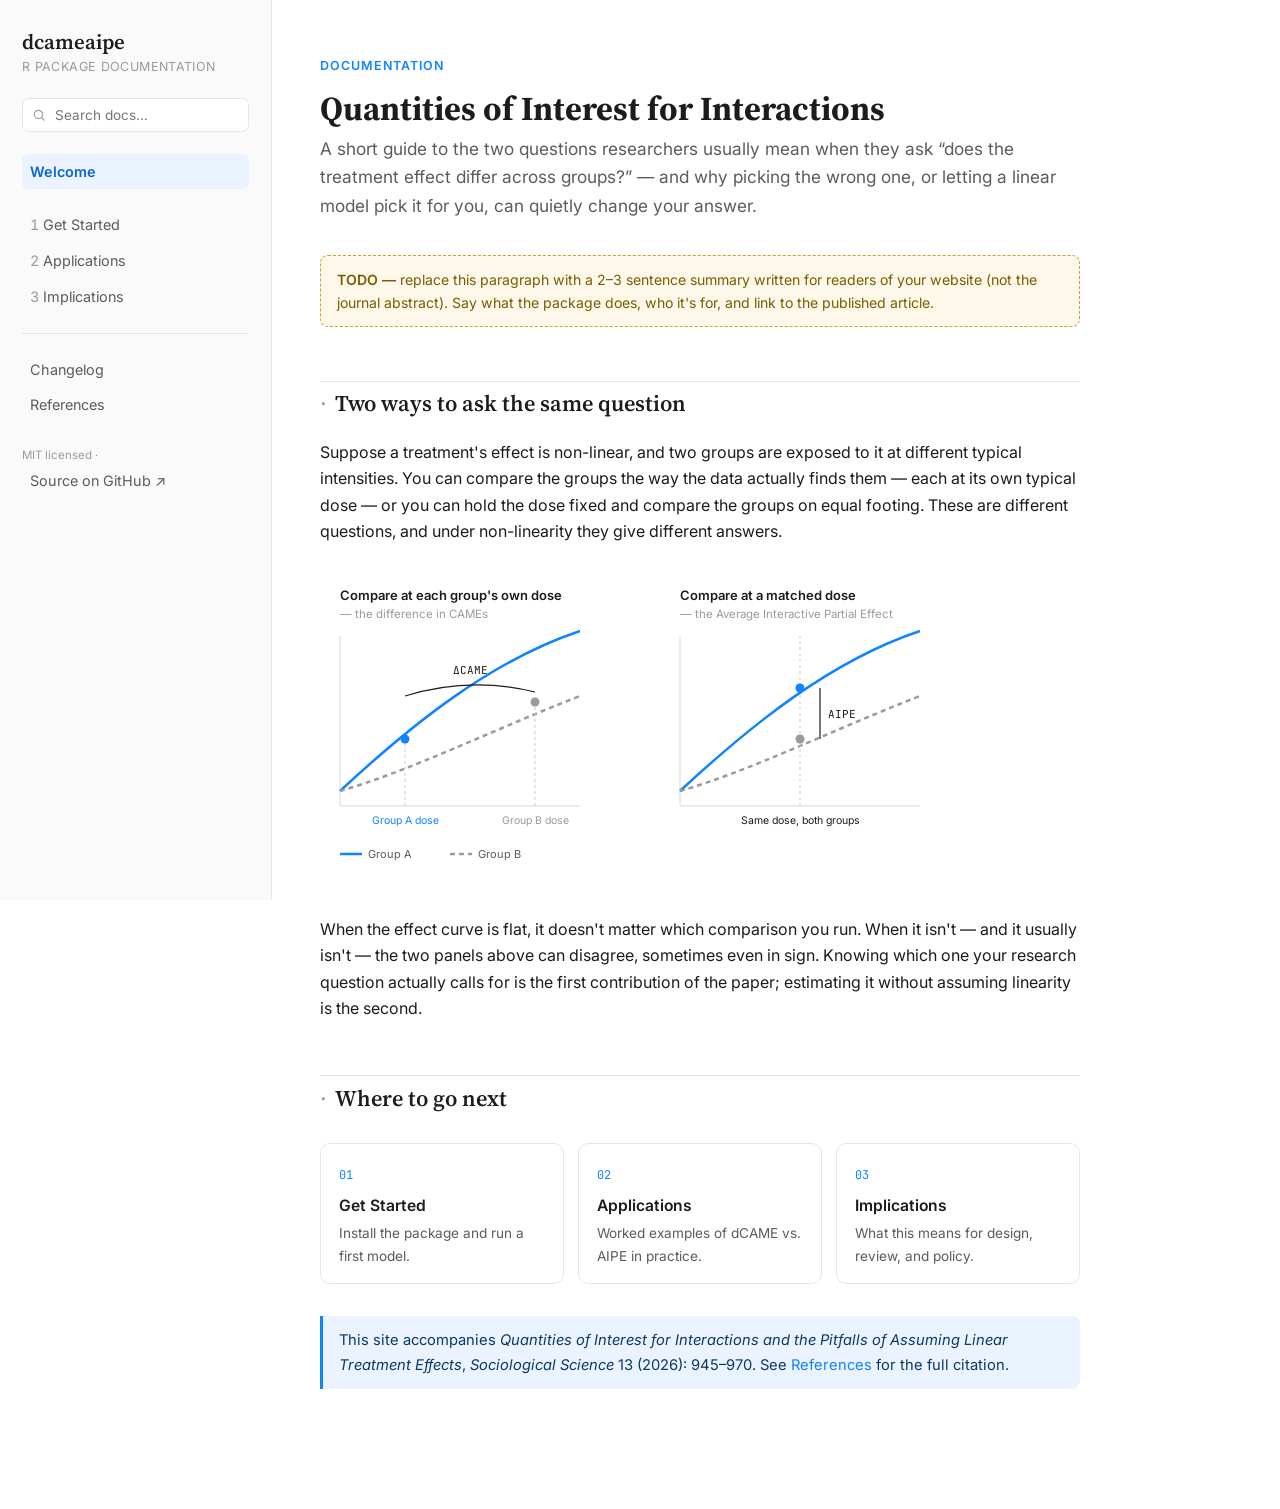
==== docs/index.html @ 26658ef6 "Add files via upload" ====
<!DOCTYPE html>
<html lang="en">
<head>
<meta charset="UTF-8">
<meta name="viewport" content="width=device-width, initial-scale=1.0">
<title>dcameaipe — Documentation</title>
<link rel="stylesheet" href="css/style.css">
</head>
<body>

<button class="nav-toggle" aria-label="Toggle navigation">
  <svg viewBox="0 0 24 24" fill="none" stroke-width="2" stroke-linecap="round"><line x1="3" y1="6" x2="21" y2="6"/><line x1="3" y1="12" x2="21" y2="12"/><line x1="3" y1="18" x2="21" y2="18"/></svg>
</button>
<div class="sidebar-scrim"></div>

<div class="shell">

  <!-- ============ SIDEBAR (identical on every page) ============ -->
  <nav class="sidebar">
    <p class="sidebar-title">dcameaipe</p>
    <p class="sidebar-subtitle">R Package Documentation</p>

    <div class="sidebar-search">
      <svg viewBox="0 0 24 24" fill="none" stroke-width="2" stroke-linecap="round"><circle cx="11" cy="11" r="7"/><line x1="21" y1="21" x2="16.65" y2="16.65"/></svg>
      <input type="text" placeholder="Search docs…" aria-label="Search documentation">
    </div>

    <div class="nav-group">
      <ul class="nav-plain">
        <li><a href="index.html">Welcome</a></li>
      </ul>
    </div>

    <div class="nav-group">
      <ol class="nav-numbered">
        <li><a href="get-started.html">Get Started</a></li>
        <li><a href="applications.html">Applications</a></li>
        <li><a href="implications.html">Implications</a></li>
      </ol>
    </div>

    <hr class="sidebar-divider">

    <div class="nav-group">
      <ul class="nav-plain">
        <li><a href="changelog.html">Changelog</a></li>
        <li><a href="references.html">References</a></li>
      </ul>
    </div>

    <p class="sidebar-note">MIT licensed · <a href="https://github.com/SerranoSerrat/dcameaipe">Source on GitHub ↗</a></p>
  </nav>

  <!-- ============ MAIN CONTENT ============ -->
  <main class="main">
    <div class="content">

      <p class="eyebrow">Documentation</p>
      <h1>Quantities of Interest for Interactions</h1>
      <p class="lede">
        A short guide to the two questions researchers usually mean when they ask
        “does the treatment effect differ across groups?” — and why picking the
        wrong one, or letting a linear model pick it for you, can quietly
        change your answer.
      </p>

      <div class="todo">
        <strong>TODO —</strong> replace this paragraph with a 2–3 sentence summary
        written for readers of your website (not the journal abstract). Say what the
        package does, who it's for, and link to the published article.
      </div>

      <h2><span class="section-num">·</span>Two ways to ask the same question</h2>
      <p>
        Suppose a treatment's effect is non-linear, and two groups are exposed to it
        at different typical intensities. You can compare the groups the way the
        data actually finds them — each at its own typical dose — or you can hold
        the dose fixed and compare the groups on equal footing. These are different
        questions, and under non-linearity they give different answers.
      </p>

      <div style="margin: 2em 0;">
        <svg viewBox="0 0 620 300" role="img" aria-labelledby="diagramTitle" style="width:100%; height:auto; max-width:620px;">
          <title id="diagramTitle">Two comparisons of a non-linear treatment effect across two groups</title>

          <!-- Panel 1: dCAME — compare at each group's own typical intensity -->
          <text x="20" y="24" font-family="Inter, sans-serif" font-size="13" font-weight="600" fill="#1c1c1e">Compare at each group's own dose</text>
          <text x="20" y="42" font-family="Inter, sans-serif" font-size="11.5" fill="#9a9a9f">— the difference in CAMEs</text>

          <line x1="20" y1="230" x2="260" y2="230" stroke="#e6e6e9" stroke-width="1.5"/>
          <line x1="20" y1="60" x2="20" y2="230" stroke="#e6e6e9" stroke-width="1.5"/>

          <path d="M20,215 C90,150 170,85 260,55" fill="none" stroke="#1184fe" stroke-width="2.5"/>
          <path d="M20,215 C90,195 170,155 260,120" fill="none" stroke="#9a9a9f" stroke-width="2.5" stroke-dasharray="5,4"/>

          <line x1="85" y1="230" x2="85" y2="163" stroke="#c9c9cf" stroke-width="1" stroke-dasharray="3,3"/>
          <circle cx="85" cy="163" r="4.5" fill="#1184fe"/>
          <line x1="215" y1="230" x2="215" y2="126" stroke="#c9c9cf" stroke-width="1" stroke-dasharray="3,3"/>
          <circle cx="215" cy="126" r="4.5" fill="#9a9a9f"/>

          <path d="M85,120 Q150,100 215,116" fill="none" stroke="#1c1c1e" stroke-width="1.2"/>
          <text x="150" y="98" text-anchor="middle" font-family="JetBrains Mono, monospace" font-size="11" fill="#1c1c1e">ΔCAME</text>

          <text x="85" y="248" text-anchor="middle" font-family="Inter, sans-serif" font-size="10.5" fill="#1184fe">Group A dose</text>
          <text x="215" y="248" text-anchor="middle" font-family="Inter, sans-serif" font-size="10.5" fill="#9a9a9f">Group B dose</text>

          <!-- Panel 2: AIPE — compare at a matched intensity -->
          <text x="360" y="24" font-family="Inter, sans-serif" font-size="13" font-weight="600" fill="#1c1c1e">Compare at a matched dose</text>
          <text x="360" y="42" font-family="Inter, sans-serif" font-size="11.5" fill="#9a9a9f">— the Average Interactive Partial Effect</text>

          <line x1="360" y1="230" x2="600" y2="230" stroke="#e6e6e9" stroke-width="1.5"/>
          <line x1="360" y1="60" x2="360" y2="230" stroke="#e6e6e9" stroke-width="1.5"/>

          <path d="M360,215 C430,150 510,85 600,55" fill="none" stroke="#1184fe" stroke-width="2.5"/>
          <path d="M360,215 C430,195 510,155 600,120" fill="none" stroke="#9a9a9f" stroke-width="2.5" stroke-dasharray="5,4"/>

          <line x1="480" y1="230" x2="480" y2="60" stroke="#c9c9cf" stroke-width="1" stroke-dasharray="3,3"/>
          <circle cx="480" cy="112" r="4.5" fill="#1184fe"/>
          <circle cx="480" cy="163" r="4.5" fill="#9a9a9f"/>

          <line x1="500" y1="112" x2="500" y2="163" stroke="#1c1c1e" stroke-width="1.2"/>
          <text x="508" y="142" font-family="JetBrains Mono, monospace" font-size="11" fill="#1c1c1e">AIPE</text>

          <text x="480" y="248" text-anchor="middle" font-family="Inter, sans-serif" font-size="10.5" fill="#1c1c1e">Same dose, both groups</text>

          <!-- shared legend -->
          <line x1="20" y1="278" x2="42" y2="278" stroke="#1184fe" stroke-width="2.5"/>
          <text x="48" y="282" font-family="Inter, sans-serif" font-size="11" fill="#5b5b60">Group A</text>
          <line x1="130" y1="278" x2="152" y2="278" stroke="#9a9a9f" stroke-width="2.5" stroke-dasharray="5,4"/>
          <text x="158" y="282" font-family="Inter, sans-serif" font-size="11" fill="#5b5b60">Group B</text>
        </svg>
      </div>

      <p>
        When the effect curve is flat, it doesn't matter which comparison you run.
        When it isn't — and it usually isn't — the two panels above can disagree,
        sometimes even in sign. Knowing which one your research question actually
        calls for is the first contribution of the paper; estimating it without
        assuming linearity is the second.
      </p>

      <h2><span class="section-num">·</span>Where to go next</h2>
      <div class="card-grid">
        <a class="card" href="get-started.html">
          <span class="card-num">01</span>
          <h3>Get Started</h3>
          <p>Install the package and run a first model.</p>
        </a>
        <a class="card" href="applications.html">
          <span class="card-num">02</span>
          <h3>Applications</h3>
          <p>Worked examples of dCAME vs. AIPE in practice.</p>
        </a>
        <a class="card" href="implications.html">
          <span class="card-num">03</span>
          <h3>Implications</h3>
          <p>What this means for design, review, and policy.</p>
        </a>
      </div>

      <div class="callout">
        This site accompanies <em>Quantities of Interest for Interactions and the
        Pitfalls of Assuming Linear Treatment Effects</em>, <em>Sociological Science</em>
        13 (2026): 945–970. See <a href="references.html">References</a> for the full citation.
      </div>

    </div>
  </main>
</div>

<script src="js/main.js"></script>
</body>
</html>
---- docs/css/style.css ----
/* ==========================================================================
   Interaction QI — docs site stylesheet
   Palette: white body / near-white sidebar / brand blue accent (#1184fe,
   matching the link color already used on the author's research page)
   ========================================================================== */

@import url('https://fonts.googleapis.com/css2?family=Source+Serif+4:opsz,wght@8..60,400;8..60,600;8..60,700&family=Inter:wght@400;500;600;700&family=JetBrains+Mono:wght@400;500&display=swap');

:root {
  --bg: #ffffff;
  --sidebar-bg: #fafafa;
  --border: #e6e6e9;
  --text: #1c1c1e;
  --text-secondary: #5b5b60;
  --text-faint: #9a9a9f;
  --accent: #1184fe;
  --accent-dark: #0a67cc;
  --accent-wash: #eaf3ff;
  --code-bg: #f5f5f7;
  --code-border: #e8e8eb;
  --font-body: 'Inter', -apple-system, BlinkMacSystemFont, 'Segoe UI', sans-serif;
  --font-display: 'Source Serif 4', Georgia, 'Times New Roman', serif;
  --font-mono: 'JetBrains Mono', ui-monospace, SFMono-Regular, Menlo, monospace;
  --sidebar-w: 272px;
  --content-max: 760px;
}

* { box-sizing: border-box; }

html { scroll-behavior: smooth; }
@media (prefers-reduced-motion: reduce) {
  html { scroll-behavior: auto; }
  * { animation-duration: 0.01ms !important; transition-duration: 0.01ms !important; }
}

body {
  margin: 0;
  font-family: var(--font-body);
  color: var(--text);
  background: var(--bg);
  font-size: 16px;
  line-height: 1.65;
}

a { color: var(--accent); text-decoration: none; }
a:hover { text-decoration: underline; }

:focus-visible {
  outline: 2px solid var(--accent);
  outline-offset: 2px;
  border-radius: 3px;
}

/* ---------- Layout shell ---------- */

.shell {
  display: flex;
  min-height: 100vh;
}

/* ---------- Sidebar ---------- */

.sidebar {
  width: var(--sidebar-w);
  flex-shrink: 0;
  background: var(--sidebar-bg);
  border-right: 1px solid var(--border);
  padding: 28px 22px 40px;
  position: sticky;
  top: 0;
  height: 100vh;
  overflow-y: auto;
}

.sidebar-title {
  font-family: var(--font-display);
  font-size: 1.3rem;
  font-weight: 600;
  line-height: 1.3;
  margin: 0 0 2px;
}

.sidebar-subtitle {
  font-size: 0.78rem;
  color: var(--text-faint);
  letter-spacing: 0.03em;
  text-transform: uppercase;
  margin: 0 0 20px;
}

.sidebar-search {
  position: relative;
  margin-bottom: 22px;
}

.sidebar-search input {
  width: 100%;
  padding: 8px 12px 8px 32px;
  border: 1px solid var(--border);
  border-radius: 7px;
  font-family: var(--font-body);
  font-size: 0.85rem;
  background: var(--bg);
  color: var(--text);
}

.sidebar-search input:focus {
  outline: none;
  border-color: var(--accent);
  box-shadow: 0 0 0 3px var(--accent-wash);
}

.sidebar-search svg {
  position: absolute;
  left: 10px;
  top: 50%;
  transform: translateY(-50%);
  width: 14px;
  height: 14px;
  stroke: var(--text-faint);
  pointer-events: none;
}

.nav-group { margin-bottom: 18px; }

.nav-plain {
  list-style: none;
  margin: 0;
  padding: 0;
}

.nav-numbered {
  list-style: none;
  counter-reset: chapter;
  margin: 0;
  padding: 0;
}

.nav-numbered li { counter-increment: chapter; }

.nav-numbered li > a::before {
  content: counter(chapter) '  ';
  color: var(--text-faint);
  font-variant-numeric: tabular-nums;
}

.sidebar a {
  display: block;
  padding: 6px 8px;
  border-radius: 6px;
  color: var(--text-secondary);
  font-size: 0.9rem;
  text-decoration: none;
}

.sidebar a:hover {
  background: var(--accent-wash);
  color: var(--accent-dark);
}

.sidebar a.active {
  background: var(--accent-wash);
  color: var(--accent-dark);
  font-weight: 600;
}

.sidebar-divider {
  border: none;
  border-top: 1px solid var(--border);
  margin: 18px 0;
}

.sidebar-note {
  font-size: 0.72rem;
  color: var(--text-faint);
  margin-top: 24px;
  line-height: 1.5;
}

/* ---------- Mobile nav toggle ---------- */

.nav-toggle {
  display: none;
  position: fixed;
  top: 14px;
  left: 14px;
  z-index: 20;
  background: var(--bg);
  border: 1px solid var(--border);
  border-radius: 8px;
  width: 38px;
  height: 38px;
  align-items: center;
  justify-content: center;
  cursor: pointer;
}

.nav-toggle svg { width: 18px; height: 18px; stroke: var(--text); }

.sidebar-scrim {
  display: none;
}

/* ---------- Main content ---------- */

.main {
  flex: 1;
  min-width: 0;
  padding: 56px 48px 100px;
}

.content {
  max-width: var(--content-max);
}

.eyebrow {
  font-size: 0.78rem;
  font-weight: 600;
  letter-spacing: 0.08em;
  text-transform: uppercase;
  color: var(--accent);
  margin-bottom: 10px;
}

h1 {
  font-family: var(--font-display);
  font-size: 2.1rem;
  font-weight: 700;
  line-height: 1.25;
  margin: 0 0 6px;
}

h1 .chapter-num {
  color: var(--text-faint);
  font-weight: 400;
  margin-right: 10px;
}

h2 {
  font-family: var(--font-display);
  font-size: 1.4rem;
  font-weight: 600;
  margin: 2.4em 0 0.7em;
  padding-top: 0.2em;
  border-top: 1px solid var(--border);
}

h2 .section-num {
  color: var(--text-faint);
  font-weight: 400;
  margin-right: 8px;
}

h3 {
  font-family: var(--font-body);
  font-size: 1.05rem;
  font-weight: 600;
  margin: 1.8em 0 0.6em;
}

p { margin: 0 0 1.1em; color: var(--text); }

.lede {
  font-size: 1.08rem;
  color: var(--text-secondary);
  margin-bottom: 2em;
}

ul.content-list, ol.content-list {
  margin: 0 0 1.2em;
  padding-left: 1.3em;
}
ul.content-list li, ol.content-list li { margin-bottom: 0.5em; }

/* ---------- Code blocks ---------- */

.code-block {
  position: relative;
  background: var(--code-bg);
  border: 1px solid var(--code-border);
  border-radius: 8px;
  margin: 1.4em 0;
  overflow: hidden;
}

.code-block pre {
  margin: 0;
  padding: 16px 18px;
  overflow-x: auto;
  font-family: var(--font-mono);
  font-size: 0.85rem;
  line-height: 1.6;
}

.code-block code { color: var(--text); }
.code-block .tok-fn { color: var(--accent-dark); }
.code-block .tok-str { color: #0a7d3d; }
.code-block .tok-com { color: var(--text-faint); font-style: italic; }

.copy-btn {
  position: absolute;
  top: 8px;
  right: 8px;
  font-family: var(--font-body);
  font-size: 0.72rem;
  font-weight: 500;
  border: 1px solid var(--code-border);
  background: var(--bg);
  color: var(--text-secondary);
  border-radius: 6px;
  padding: 4px 9px;
  cursor: pointer;
}
.copy-btn:hover { border-color: var(--accent); color: var(--accent-dark); }

code.inline {
  font-family: var(--font-mono);
  font-size: 0.85em;
  background: var(--code-bg);
  border: 1px solid var(--code-border);
  border-radius: 4px;
  padding: 0.1em 0.35em;
}

/* ---------- TODO / placeholder callouts ---------- */

.todo {
  border: 1px dashed #c9a227;
  background: #fdf8e9;
  color: #7a5d00;
  border-radius: 8px;
  padding: 12px 16px;
  font-size: 0.88rem;
  margin: 1.4em 0;
}
.todo strong { font-weight: 600; }

.callout {
  border-left: 3px solid var(--accent);
  background: var(--accent-wash);
  border-radius: 0 8px 8px 0;
  padding: 12px 16px;
  font-size: 0.92rem;
  margin: 1.4em 0;
  color: #0a3a66;
}

/* ---------- Quick-link cards (home page) ---------- */

.card-grid {
  display: grid;
  grid-template-columns: repeat(auto-fit, minmax(200px, 1fr));
  gap: 14px;
  margin: 1.6em 0 2em;
}

.card {
  border: 1px solid var(--border);
  border-radius: 10px;
  padding: 16px 18px;
  display: block;
  color: var(--text);
}

.card:hover {
  border-color: var(--accent);
  text-decoration: none;
  background: var(--accent-wash);
}

.card .card-num {
  font-family: var(--font-mono);
  font-size: 0.75rem;
  color: var(--accent);
}

.card h3 { margin: 6px 0 4px; font-size: 0.98rem; }
.card p { margin: 0; font-size: 0.85rem; color: var(--text-secondary); }

/* ---------- Footer nav (prev/next) ---------- */

.page-nav {
  display: flex;
  justify-content: space-between;
  gap: 16px;
  margin-top: 3.5em;
  padding-top: 1.5em;
  border-top: 1px solid var(--border);
}

.page-nav a {
  font-size: 0.85rem;
  color: var(--text-secondary);
  max-width: 45%;
}
.page-nav a:hover { color: var(--accent-dark); }
.page-nav .dir { display: block; font-size: 0.7rem; color: var(--text-faint); text-transform: uppercase; letter-spacing: 0.05em; }
.page-nav .next { text-align: right; margin-left: auto; }

/* ---------- Reference list ---------- */

.ref-item {
  border: 1px solid var(--border);
  border-radius: 8px;
  padding: 14px 16px;
  margin-bottom: 12px;
}
.ref-item .ref-meta { font-size: 0.8rem; color: var(--text-faint); margin-top: 4px; }

/* ---------- Responsive ---------- */

@media (max-width: 880px) {
  .nav-toggle { display: flex; }

  .sidebar {
    position: fixed;
    left: 0;
    top: 0;
    z-index: 21;
    transform: translateX(-100%);
    transition: transform 0.25s ease;
    box-shadow: 0 0 0 rgba(0,0,0,0);
  }

  body.nav-open .sidebar {
    transform: translateX(0);
    box-shadow: 8px 0 24px rgba(0,0,0,0.12);
  }

  body.nav-open .sidebar-scrim {
    display: block;
    position: fixed;
    inset: 0;
    background: rgba(0,0,0,0.25);
    z-index: 19;
  }

  .main { padding: 76px 22px 80px; }
}
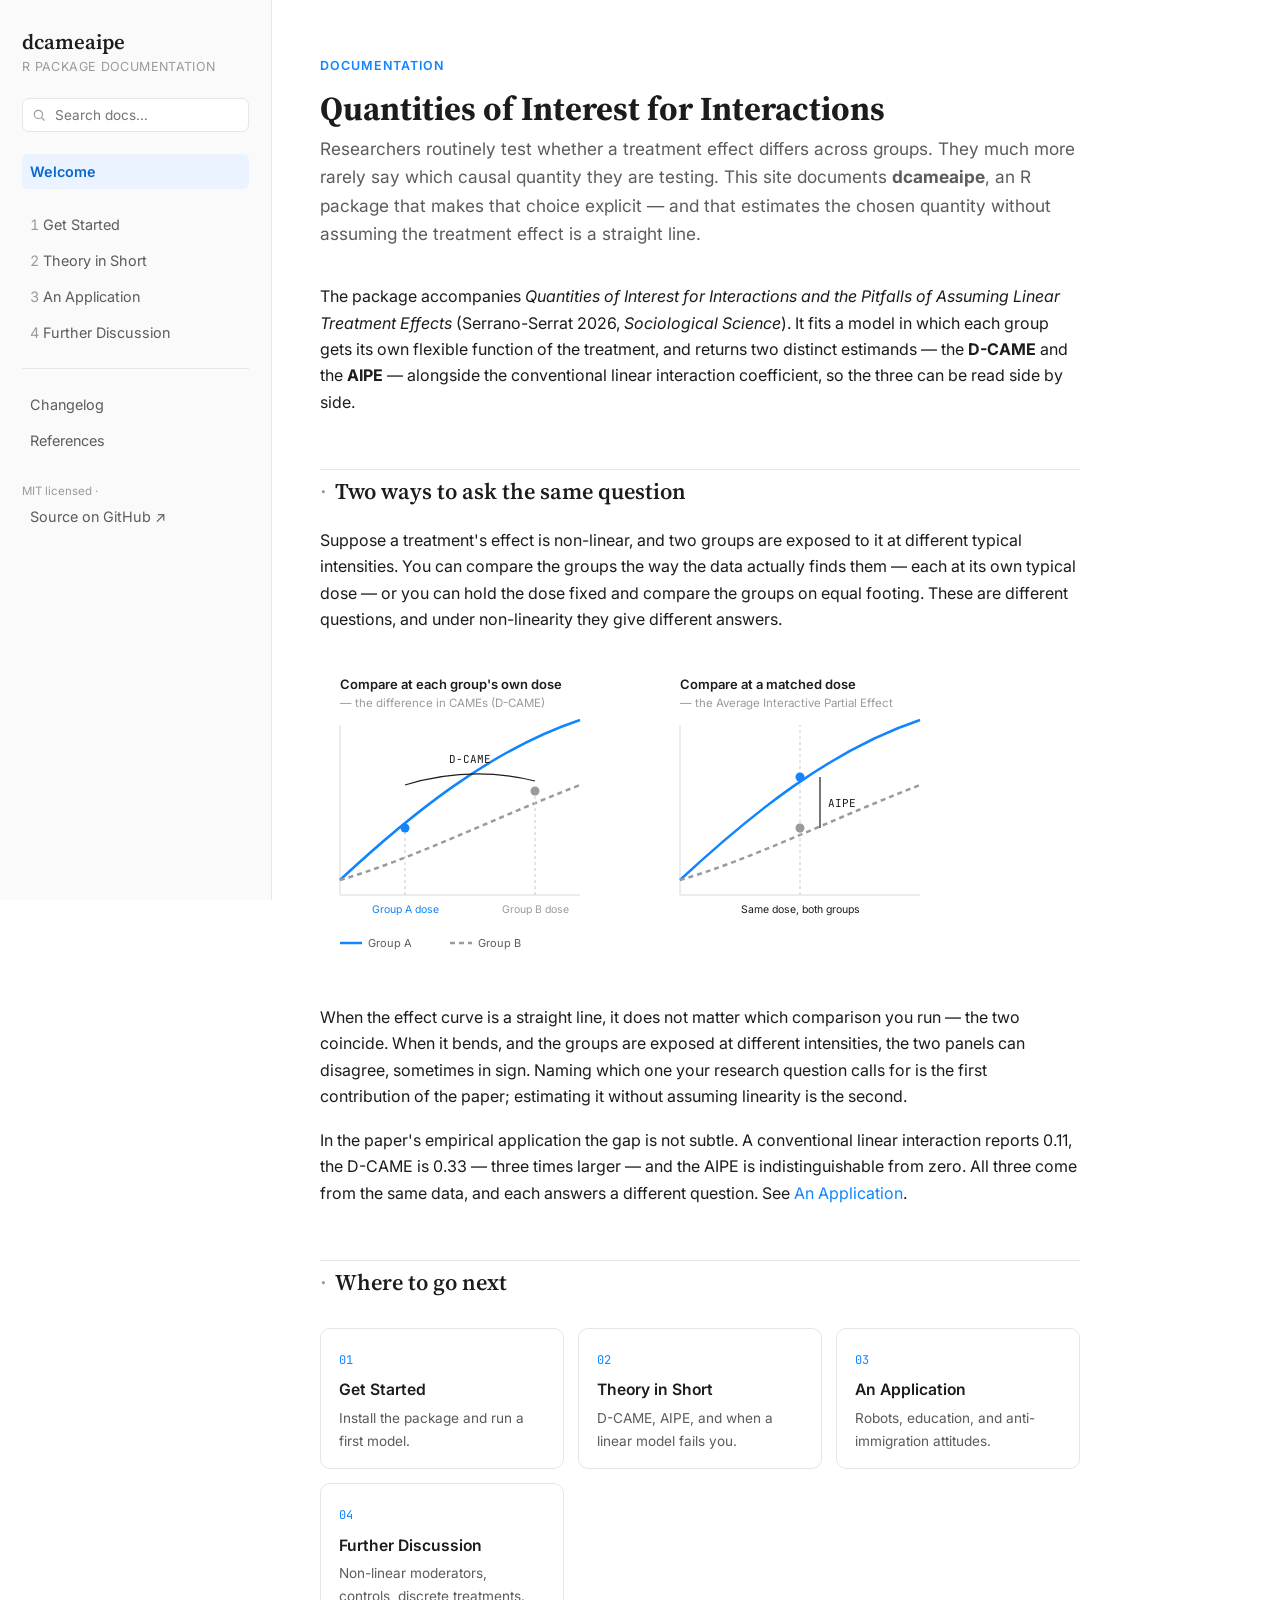
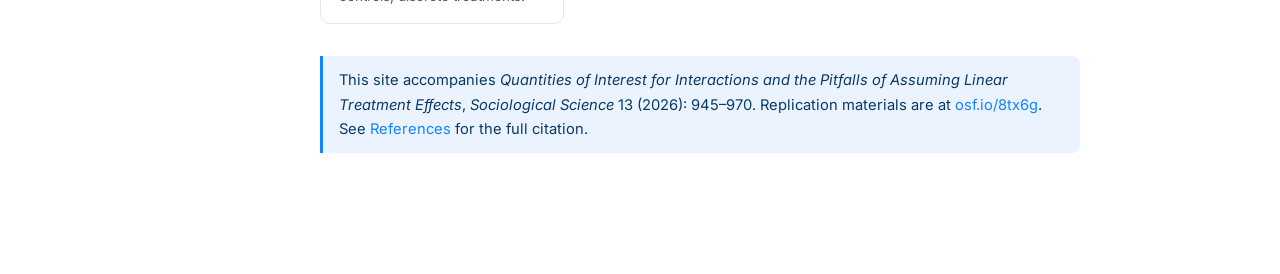
==== commit 4918a3ae: "Add files via upload" ====
--- a/docs/index.html
+++ b/docs/index.html
@@ -34,8 +34,9 @@
     <div class="nav-group">
       <ol class="nav-numbered">
         <li><a href="get-started.html">Get Started</a></li>
-        <li><a href="applications.html">Applications</a></li>
-        <li><a href="implications.html">Implications</a></li>
+        <li><a href="theory.html">Theory in Short</a></li>
+        <li><a href="application.html">An Application</a></li>
+        <li><a href="discussion.html">Further Discussion</a></li>
       </ol>
     </div>
 
@@ -58,34 +59,39 @@
       <p class="eyebrow">Documentation</p>
       <h1>Quantities of Interest for Interactions</h1>
       <p class="lede">
-        A short guide to the two questions researchers usually mean when they ask
-        “does the treatment effect differ across groups?” — and why picking the
-        wrong one, or letting a linear model pick it for you, can quietly
-        change your answer.
+        Researchers routinely test whether a treatment effect differs across groups.
+        They much more rarely say which causal quantity they are testing. This site
+        documents <strong>dcameaipe</strong>, an R package that makes that choice
+        explicit — and that estimates the chosen quantity without assuming the
+        treatment effect is a straight line.
       </p>
 
-      <div class="todo">
-        <strong>TODO —</strong> replace this paragraph with a 2–3 sentence summary
-        written for readers of your website (not the journal abstract). Say what the
-        package does, who it's for, and link to the published article.
-      </div>
+      <p>
+        The package accompanies <em>Quantities of Interest for Interactions and the
+        Pitfalls of Assuming Linear Treatment Effects</em> (Serrano-Serrat 2026,
+        <em>Sociological Science</em>). It fits a model in which each group gets its
+        own flexible function of the treatment, and returns two distinct estimands —
+        the <strong>D-CAME</strong> and the <strong>AIPE</strong> — alongside the
+        conventional linear interaction coefficient, so the three can be read side
+        by side.
+      </p>
 
       <h2><span class="section-num">·</span>Two ways to ask the same question</h2>
       <p>
         Suppose a treatment's effect is non-linear, and two groups are exposed to it
-        at different typical intensities. You can compare the groups the way the
-        data actually finds them — each at its own typical dose — or you can hold
-        the dose fixed and compare the groups on equal footing. These are different
-        questions, and under non-linearity they give different answers.
+        at different typical intensities. You can compare the groups the way the data
+        actually finds them — each at its own typical dose — or you can hold the dose
+        fixed and compare the groups on equal footing. These are different questions,
+        and under non-linearity they give different answers.
       </p>
 
       <div style="margin: 2em 0;">
         <svg viewBox="0 0 620 300" role="img" aria-labelledby="diagramTitle" style="width:100%; height:auto; max-width:620px;">
           <title id="diagramTitle">Two comparisons of a non-linear treatment effect across two groups</title>
 
-          <!-- Panel 1: dCAME — compare at each group's own typical intensity -->
+          <!-- Panel 1: D-CAME — compare at each group's own typical intensity -->
           <text x="20" y="24" font-family="Inter, sans-serif" font-size="13" font-weight="600" fill="#1c1c1e">Compare at each group's own dose</text>
-          <text x="20" y="42" font-family="Inter, sans-serif" font-size="11.5" fill="#9a9a9f">— the difference in CAMEs</text>
+          <text x="20" y="42" font-family="Inter, sans-serif" font-size="11.5" fill="#9a9a9f">— the difference in CAMEs (D-CAME)</text>
 
           <line x1="20" y1="230" x2="260" y2="230" stroke="#e6e6e9" stroke-width="1.5"/>
           <line x1="20" y1="60" x2="20" y2="230" stroke="#e6e6e9" stroke-width="1.5"/>
@@ -99,7 +105,7 @@
           <circle cx="215" cy="126" r="4.5" fill="#9a9a9f"/>
 
           <path d="M85,120 Q150,100 215,116" fill="none" stroke="#1c1c1e" stroke-width="1.2"/>
-          <text x="150" y="98" text-anchor="middle" font-family="JetBrains Mono, monospace" font-size="11" fill="#1c1c1e">ΔCAME</text>
+          <text x="150" y="98" text-anchor="middle" font-family="JetBrains Mono, monospace" font-size="11" fill="#1c1c1e">D-CAME</text>
 
           <text x="85" y="248" text-anchor="middle" font-family="Inter, sans-serif" font-size="10.5" fill="#1184fe">Group A dose</text>
           <text x="215" y="248" text-anchor="middle" font-family="Inter, sans-serif" font-size="10.5" fill="#9a9a9f">Group B dose</text>
@@ -132,11 +138,19 @@
       </div>
 
       <p>
-        When the effect curve is flat, it doesn't matter which comparison you run.
-        When it isn't — and it usually isn't — the two panels above can disagree,
-        sometimes even in sign. Knowing which one your research question actually
-        calls for is the first contribution of the paper; estimating it without
-        assuming linearity is the second.
+        When the effect curve is a straight line, it does not matter which comparison
+        you run — the two coincide. When it bends, and the groups are exposed at
+        different intensities, the two panels can disagree, sometimes in sign. Naming
+        which one your research question calls for is the first contribution of the
+        paper; estimating it without assuming linearity is the second.
+      </p>
+
+      <p>
+        In the paper's empirical application the gap is not subtle. A conventional
+        linear interaction reports 0.11, the D-CAME is 0.33 — three times larger —
+        and the AIPE is indistinguishable from zero. All three come from the same
+        data, and each answers a different question. See
+        <a href="application.html">An Application</a>.
       </p>
 
       <h2><span class="section-num">·</span>Where to go next</h2>
@@ -146,22 +160,29 @@
           <h3>Get Started</h3>
           <p>Install the package and run a first model.</p>
         </a>
-        <a class="card" href="applications.html">
+        <a class="card" href="theory.html">
           <span class="card-num">02</span>
-          <h3>Applications</h3>
-          <p>Worked examples of dCAME vs. AIPE in practice.</p>
+          <h3>Theory in Short</h3>
+          <p>D-CAME, AIPE, and when a linear model fails you.</p>
         </a>
-        <a class="card" href="implications.html">
+        <a class="card" href="application.html">
           <span class="card-num">03</span>
-          <h3>Implications</h3>
-          <p>What this means for design, review, and policy.</p>
+          <h3>An Application</h3>
+          <p>Robots, education, and anti-immigration attitudes.</p>
+        </a>
+        <a class="card" href="discussion.html">
+          <span class="card-num">04</span>
+          <h3>Further Discussion</h3>
+          <p>Non-linear moderators, controls, discrete treatments.</p>
         </a>
       </div>
 
       <div class="callout">
         This site accompanies <em>Quantities of Interest for Interactions and the
         Pitfalls of Assuming Linear Treatment Effects</em>, <em>Sociological Science</em>
-        13 (2026): 945–970. See <a href="references.html">References</a> for the full citation.
+        13 (2026): 945–970. Replication materials are at
+        <a href="https://osf.io/8tx6g/">osf.io/8tx6g</a>. See
+        <a href="references.html">References</a> for the full citation.
       </div>
 
     </div>
